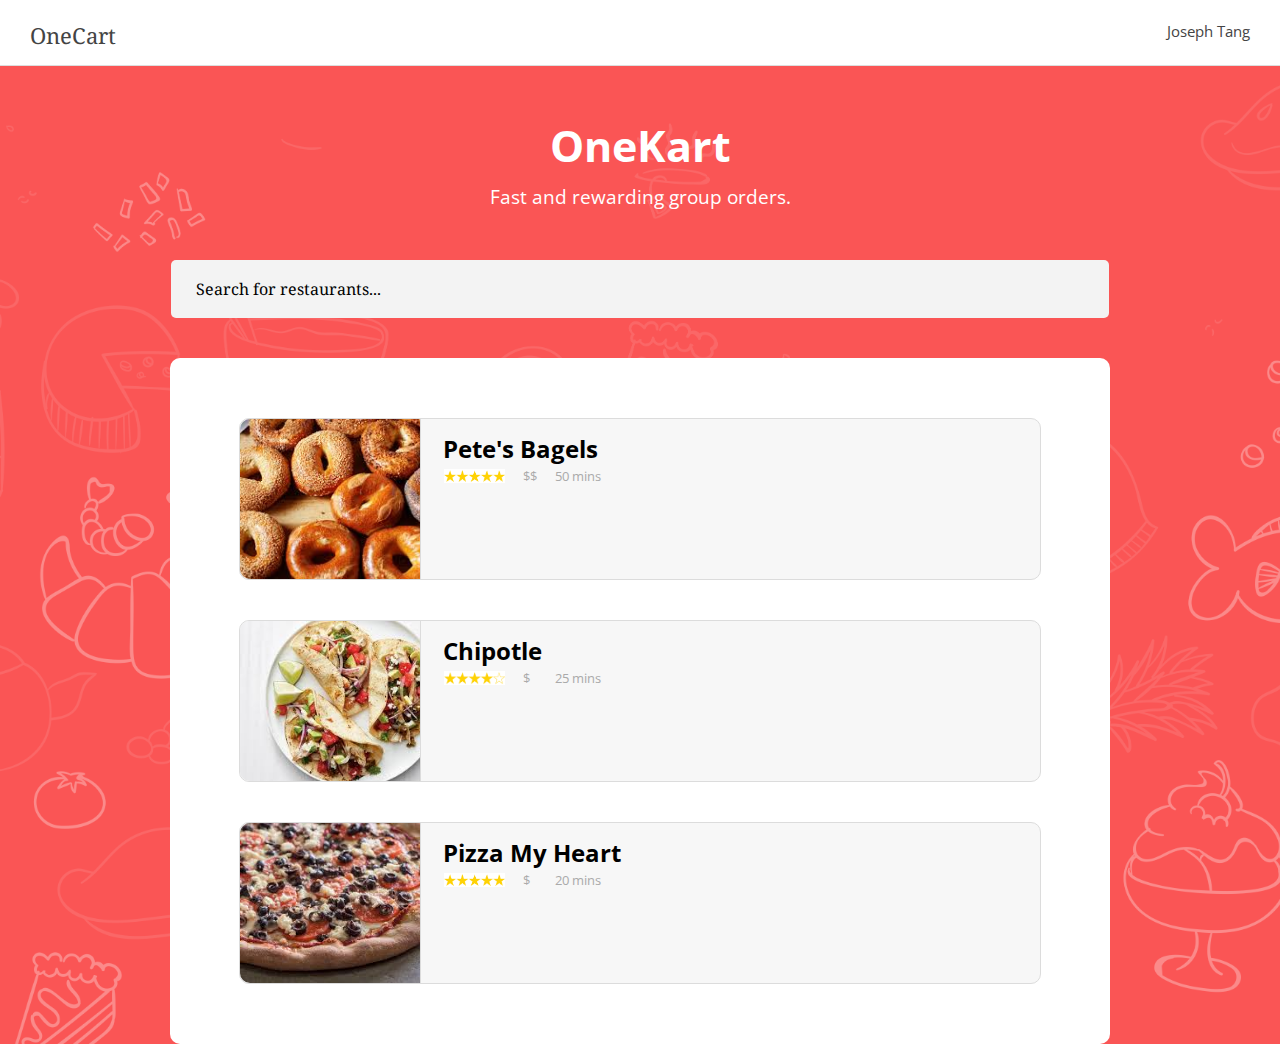
==== ui/index.html @ 68528153 "Add images" ====
<!DOCTYPE html>
<html lang="en">
<head>
    <meta charset="UTF-8">
    <title>OneCart</title>
    <link href="https://fonts.googleapis.com/css?family=Droid+Serif|Open+Sans:400,700,800" rel="stylesheet">
    <link rel="stylesheet" href="style.css" media="all">
</head>
<body>
    <div class="header">
        <div class="title">OneCart</div>
        <div class="user">Joseph Tang</div>
    </div>
    <div class="container main">
        <div class="hero-title">OneKart</div>
        <div class="hero-subtitle">Fast and rewarding group orders.</div>
        <div class="search-bar">Search for restaurants...</div>
        <!-- (div.outlet-card > (.image + .title + .price + .time + .body))*3 -->
        <div class="container outlet">
            <div class="outlet-card">
                <div class="image bagel"></div>
                <div class="title">Pete's Bagels</div>
                <div class="stars five"></div>
                <div class="price subtitle">$$</div>
                <div class="time subtitle">50 mins</div>
                <div class="body"></div>
            </div>
            <div class="outlet-card">
                <div class="image taco"></div>
                <div class="title">Chipotle</div>
                <div class="stars four"></div>
                <div class="price subtitle">$</div>
                <div class="time subtitle">25 mins</div>
                <div class="body"></div>
            </div>
            <div class="outlet-card">
                <div class="image pizza"></div>
                <div class="title">Pizza My Heart</div>
                <div class="stars five"></div>
                <div class="price subtitle">$</div>
                <div class="time subtitle">20 mins</div>
                <div class="body"></div>
            </div>
        </div>
    </div>
</body>
</html>
---- ui/style.css ----
body {
    margin: 0px;
    font-family: 'Open Sans', sans-serif;
}
.header {
    font-family: 'Droid Serif', serif;
    height: 65px;
    width: 100%;
    margin: 0px;
    font-size: 22px;
    color: #444;
    border-bottom: 1px solid #ddd;
}
.title {
    padding: 20px 30px;
    float: left;
}

.hero-title {
    color: white;
    width: 100%;
    text-align: center;
    font-size: 43px;
    padding-bottom: 9px;
    font-weight: 700;
}
.hero-subtitle {
    color: white;
    width: 100%;
    text-align: center;
    font-size: 19px;
    padding-bottom: 50px;
}
.user {
    padding: 21px 30px;
    float: right;
    font-size: 15px;
    font-family: 'Open Sans', sans-serif;
}

.container.main {
    padding-top: 50px;
    background-image: url("../images/background.png");
    background-size: cover;
}

.container.outlet {
    width: 900px;
    margin: 0 auto;
    background-color: white;
    padding: 20px;
    border-radius: 10px;
}
.search-bar {
    padding: 18px 25px;
    width: 888px;
    margin: 0 auto;
    background-color: #f3f3f3;
    border-radius: 5px;
    font-family: 'Droid Serif', serif;
    margin-bottom: 40px;
}
.outlet-card {
    width: 800px;
    height: 160px;
    background-color: #f7f7f7;
    border: 1px solid #dcdcdc;
    margin: 0 auto;
    margin-top: 40px;
    margin-bottom: 40px;
    border-radius: 10px;
    position: relative;
}
.outlet-card .image {
    position: absolute;
    top: 0;
    left: 0;
    background-color: #f1f1f1;
    height: 100%;
    width: 180px;
    border-bottom-left-radius: 10px;
    border-top-left-radius: 10px;
    border-right: 1px solid #dcdcdc;
}
.outlet-card .title {
    position: absolute;
    padding: 0;
    top: 13px;
    left: 203px;
    font-size: 24px;
    font-family: 'Open Sans', sans-serif;
    font-weight: 700;
}
.outlet-card .price {
    position: absolute;
        padding: 0;
            top: 48px;
                left: 283px;
                    color: #aaa;
}
.outlet-card .time {
        position: absolute;
            padding: 0;
                top: 48px;
                    left: 315px;
                        color: #aaa;
}
.outlet-card .subtitle {
    font-size: 13px;
    font-family: 'Open Sans', sans-serif;
}
.outlet-card .stars {
        position: absolute;
            top: 50px;
                left: 204px;
                    height: 14px;
                        width: 61px;
                            background-size: cover;

}
.outlet-card .stars.four {
    background-image: url("../images/four-stars.png");
}
.outlet-card .stars.five {
    background-image: url("../images/five-stars.png");
}
.image.bagel { 
    background-image: url("../images/food/bagel.jpeg"); 
    background-repeat: no-repeat;
    background-size: cover;
}
.image.taco { 
    background-image: url("../images/food/taco.jpeg"); 
    background-repeat: no-repeat;
    background-size: cover;
}
.image.pizza { 
    background-image: url("../images/food/pizza.jpeg"); 
    background-repeat: no-repeat;
    background-size: cover;
}
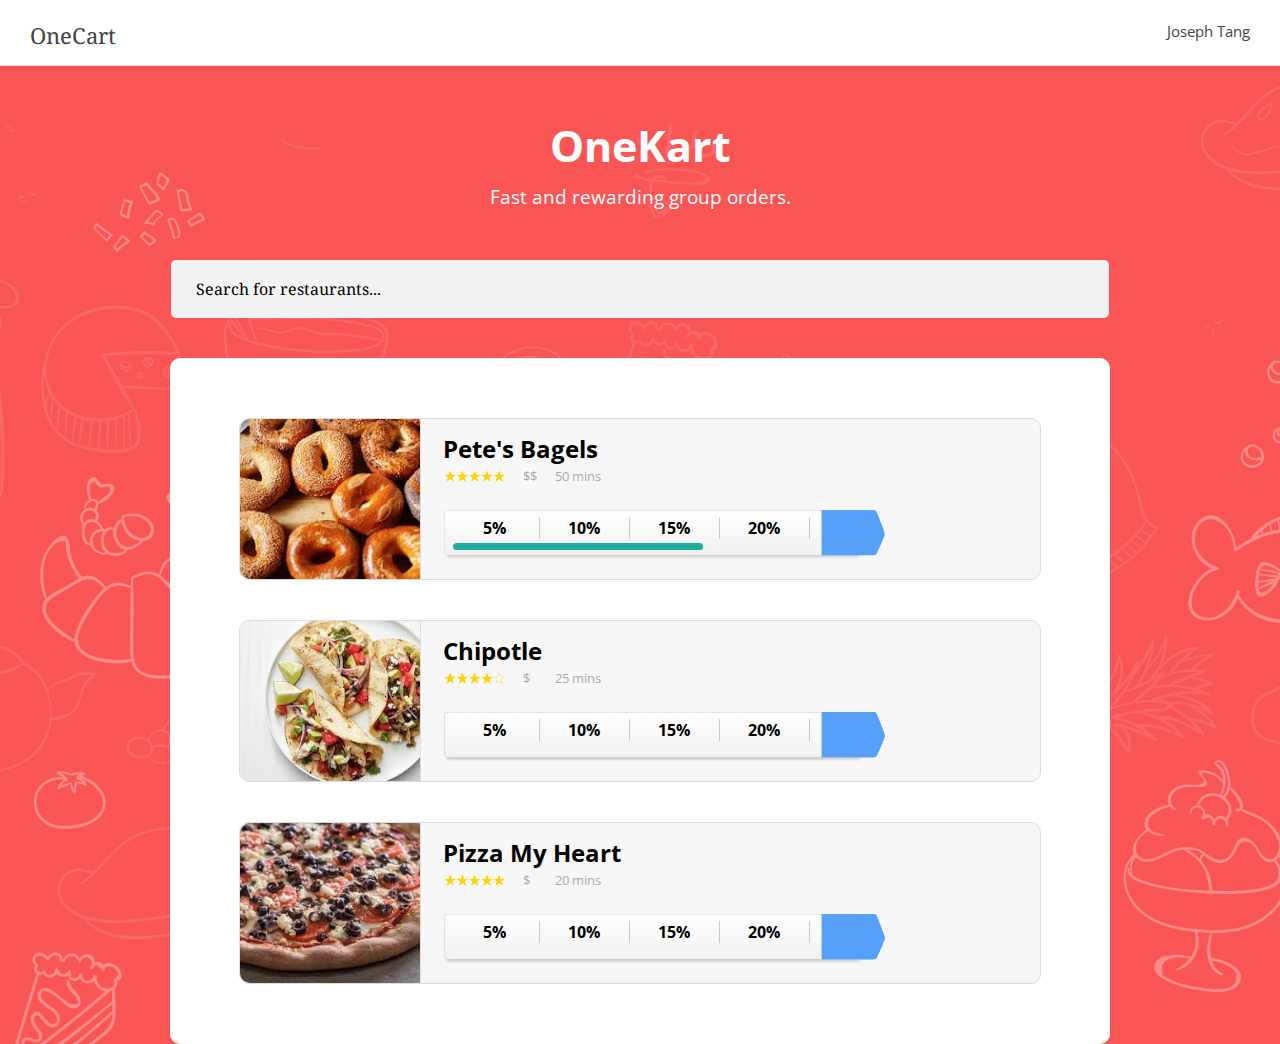
==== commit cd2af949: "Add progress bar" ====
--- a/ui/index.html
+++ b/ui/index.html
@@ -23,6 +23,14 @@
                 <div class="stars five"></div>
                 <div class="price subtitle">$$</div>
                 <div class="time subtitle">50 mins</div>
+                <div class="discount-bar">
+                    <div class="discount-text">5%</div>
+                    <div class="discount-text">10%</div>
+                    <div class="discount-text">15%</div>
+                    <div class="discount-text">20%</div>
+                </div>
+                <div class="discount-progress"></div>
+                <div class="cart-icon"></div>
                 <div class="body"></div>
             </div>
             <div class="outlet-card">
@@ -31,7 +39,14 @@
                 <div class="stars four"></div>
                 <div class="price subtitle">$</div>
                 <div class="time subtitle">25 mins</div>
+                <div class="discount-bar"> </div>
                 <div class="body"></div>
+                <div class="discount-bar">
+                    <div class="discount-text">5%</div>
+                    <div class="discount-text">10%</div>
+                    <div class="discount-text">15%</div>
+                    <div class="discount-text">20%</div>
+                </div>
             </div>
             <div class="outlet-card">
                 <div class="image pizza"></div>
@@ -39,7 +54,14 @@
                 <div class="stars five"></div>
                 <div class="price subtitle">$</div>
                 <div class="time subtitle">20 mins</div>
+                <div class="discount-bar"> </div>
                 <div class="body"></div>
+                <div class="discount-bar">
+                    <div class="discount-text">5%</div>
+                    <div class="discount-text">10%</div>
+                    <div class="discount-text">15%</div>
+                    <div class="discount-text">20%</div>
+                </div>
             </div>
         </div>
     </div>
--- a/ui/style.css
+++ b/ui/style.css
@@ -93,29 +93,29 @@
 }
 .outlet-card .price {
     position: absolute;
-        padding: 0;
-            top: 48px;
-                left: 283px;
-                    color: #aaa;
+    padding: 0;
+    top: 48px;
+    left: 283px;
+    color: #aaa;
 }
 .outlet-card .time {
-        position: absolute;
-            padding: 0;
-                top: 48px;
-                    left: 315px;
-                        color: #aaa;
+    position: absolute;
+    padding: 0;
+    top: 48px;
+    left: 315px;
+    color: #aaa;
 }
 .outlet-card .subtitle {
     font-size: 13px;
     font-family: 'Open Sans', sans-serif;
 }
 .outlet-card .stars {
-        position: absolute;
-            top: 50px;
-                left: 204px;
-                    height: 14px;
-                        width: 61px;
-                            background-size: cover;
+    position: absolute;
+    top: 50px;
+    left: 204px;
+    height: 14px;
+    width: 61px;
+    background-size: cover;
 
 }
 .outlet-card .stars.four {
@@ -139,3 +139,41 @@
     background-repeat: no-repeat;
     background-size: cover;
 }
+
+.discount-bar {
+    background-image: url(../images/img_discount_status.png);
+    position: absolute;
+    top: 90px;
+    left: 204px;
+    width: 441px;
+    height: 51px;
+    background-size: cover;
+}
+.discount-text {
+    position: absolute;
+    text-align: center;
+    top: 8px;
+    font-weight: 700;
+    border-right: 1px solid #cacaca;
+    width: 90px;
+
+}
+.discount-text:nth-child(1) { left: 5px; }
+.discount-text:nth-child(2) { left: 95px; }
+.discount-text:nth-child(3) { left: 185px; }
+.discount-text:nth-child(4) { left: 275px; }
+
+.discount-progress {
+    height: 7px;
+    border-radius: 7px;
+    width: 250px;
+    top: 124px;
+    left: 213px;
+    position: absolute;
+    background-color: #1CAE9A;
+}
+
+
+.cart-icon {
+
+}
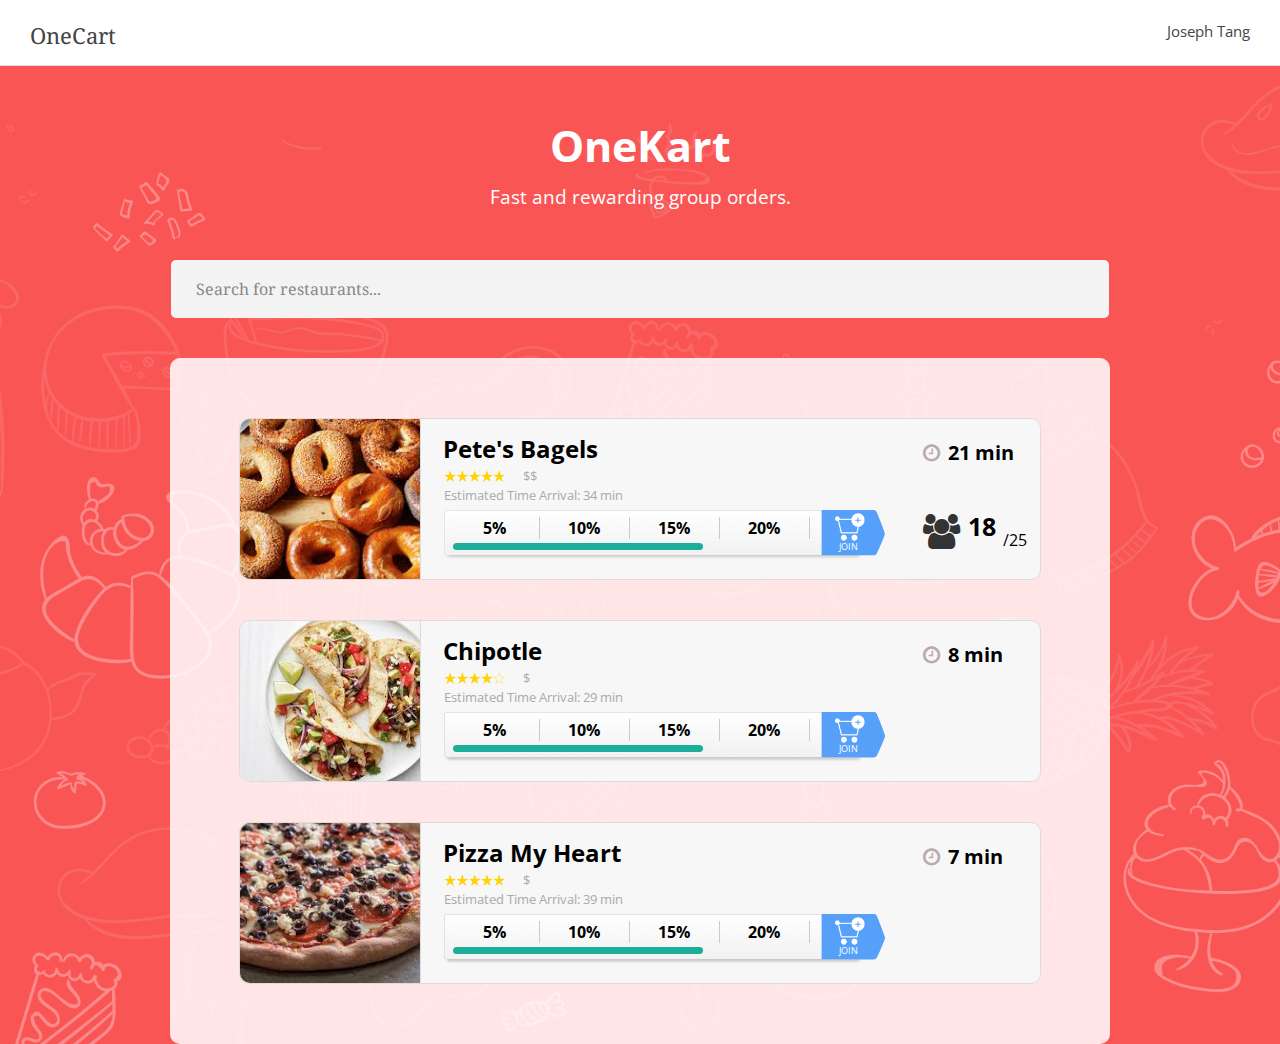
==== commit 49c6349d: "ui shiz" ====
--- a/ui/index.html
+++ b/ui/index.html
@@ -1,69 +1,85 @@
 <!DOCTYPE html>
 <html lang="en">
-<head>
-    <meta charset="UTF-8">
-    <title>OneCart</title>
-    <link href="https://fonts.googleapis.com/css?family=Droid+Serif|Open+Sans:400,700,800" rel="stylesheet">
-    <link rel="stylesheet" href="style.css" media="all">
-</head>
-<body>
-    <div class="header">
-        <div class="title">OneCart</div>
-        <div class="user">Joseph Tang</div>
-    </div>
-    <div class="container main">
-        <div class="hero-title">OneKart</div>
-        <div class="hero-subtitle">Fast and rewarding group orders.</div>
-        <div class="search-bar">Search for restaurants...</div>
-        <!-- (div.outlet-card > (.image + .title + .price + .time + .body))*3 -->
-        <div class="container outlet">
-            <div class="outlet-card">
-                <div class="image bagel"></div>
-                <div class="title">Pete's Bagels</div>
-                <div class="stars five"></div>
-                <div class="price subtitle">$$</div>
-                <div class="time subtitle">50 mins</div>
-                <div class="discount-bar">
-                    <div class="discount-text">5%</div>
-                    <div class="discount-text">10%</div>
-                    <div class="discount-text">15%</div>
-                    <div class="discount-text">20%</div>
+    <head>
+        <meta charset="UTF-8">
+        <title>OneCart</title>
+        <link href="https://fonts.googleapis.com/css?family=Droid+Serif|Open+Sans:400,700,800" rel="stylesheet">
+        <link rel="stylesheet" href="style.css" media="all">
+        <link rel="stylesheet" href="https://cdnjs.cloudflare.com/ajax/libs/font-awesome/4.7.0/css/font-awesome.min.css">
+    </head>
+    <body>
+        <div class="header">
+            <div class="title">OneCart</div>
+            <div class="user">Joseph Tang</div>
+        </div>
+        <div class="container main">
+            <div class="hero-title">OneKart</div>
+            <div class="hero-subtitle">Fast and rewarding group orders.</div>
+            <div class="search-bar">Search for restaurants...</div>
+            <!-- (div.outlet-card > (.image + .title + .price + .time + .body))*3 -->
+            <div class="container outlet">
+                <div class="outlet-card">
+                    <div class="image bagel"></div>
+                    <div class="title">Pete's Bagels</div>
+                    <div class="stars five"></div>
+                    <div class="price subtitle">$$</div>
+                    <div class="eta subtitle">Estimated Time Arrival: 34 min</div>
+                    <div class="discount-bar">
+                        <div class="discount-text">5%</div>
+                        <div class="discount-text">10%</div>
+                        <div class="discount-text">15%</div>
+                        <div class="discount-text">20%</div>
+                    </div>
+                    <div class="discount-progress"></div>
+                    <div class="cart-icon"></div>
+                    <div class="party-info">
+                        <div class="party-current">18</div>
+                        <div class="party-max">/25</div>
+                        <i class="fa fa-users" aria-hidden="true"></i>
+                    </div>
+                    <div class="cart-text">JOIN</div>
+                    <div class="deadline"><i class="fa fa-clock-o" aria-hidden="true"></i>21 min</div>
+                    <div class="body"></div>
                 </div>
-                <div class="discount-progress"></div>
-                <div class="cart-icon"></div>
-                <div class="body"></div>
-            </div>
-            <div class="outlet-card">
-                <div class="image taco"></div>
-                <div class="title">Chipotle</div>
-                <div class="stars four"></div>
-                <div class="price subtitle">$</div>
-                <div class="time subtitle">25 mins</div>
-                <div class="discount-bar"> </div>
-                <div class="body"></div>
-                <div class="discount-bar">
-                    <div class="discount-text">5%</div>
-                    <div class="discount-text">10%</div>
-                    <div class="discount-text">15%</div>
-                    <div class="discount-text">20%</div>
+                <div class="outlet-card">
+                    <div class="image taco"></div>
+                    <div class="title">Chipotle</div>
+                    <div class="stars four"></div>
+                    <div class="price subtitle">$</div>
+                    <div class="eta subtitle">Estimated Time Arrival: 29 min</div>
+                    <div class="discount-bar"> </div>
+                    <div class="body"></div>
+                    <div class="discount-bar">
+                        <div class="discount-text">5%</div>
+                        <div class="discount-text">10%</div>
+                        <div class="discount-text">15%</div>
+                        <div class="discount-text">20%</div>
+                    </div>
+                    <div class="discount-progress"></div>
+                    <div class="cart-icon"></div>
+                    <div class="cart-text">JOIN</div>
+                    <div class="deadline"><i class="fa fa-clock-o" aria-hidden="true"></i>8 min</div>
                 </div>
-            </div>
-            <div class="outlet-card">
-                <div class="image pizza"></div>
-                <div class="title">Pizza My Heart</div>
-                <div class="stars five"></div>
-                <div class="price subtitle">$</div>
-                <div class="time subtitle">20 mins</div>
-                <div class="discount-bar"> </div>
-                <div class="body"></div>
-                <div class="discount-bar">
-                    <div class="discount-text">5%</div>
-                    <div class="discount-text">10%</div>
-                    <div class="discount-text">15%</div>
-                    <div class="discount-text">20%</div>
+                <div class="outlet-card">
+                    <div class="image pizza"></div>
+                    <div class="title">Pizza My Heart</div>
+                    <div class="stars five"></div>
+                    <div class="price subtitle">$</div>
+                    <div class="eta subtitle">Estimated Time Arrival: 39 min</div>
+                    <div class="discount-bar"> </div>
+                    <div class="body"></div>
+                    <div class="discount-bar">
+                        <div class="discount-text">5%</div>
+                        <div class="discount-text">10%</div>
+                        <div class="discount-text">15%</div>
+                        <div class="discount-text">20%</div>
+                    </div>
+                    <div class="discount-progress"></div>
+                    <div class="cart-icon"></div>
+                    <div class="cart-text">JOIN</div>
+                    <div class="deadline"><i class="fa fa-clock-o" aria-hidden="true"></i>7 min</div>
                 </div>
             </div>
         </div>
-    </div>
-</body>
+    </body>
 </html>
--- a/ui/style.css
+++ b/ui/style.css
@@ -47,7 +47,7 @@
 .container.outlet {
     width: 900px;
     margin: 0 auto;
-    background-color: white;
+    background-color: rgba(255, 255, 255, 0.85);
     padding: 20px;
     border-radius: 10px;
 }
@@ -59,6 +59,7 @@
     border-radius: 5px;
     font-family: 'Droid Serif', serif;
     margin-bottom: 40px;
+    color: #888
 }
 .outlet-card {
     width: 800px;
@@ -71,6 +72,34 @@
     border-radius: 10px;
     position: relative;
 }
+
+.outlet-card .party-info {
+    position: absolute;
+    height: 100px;
+    width: 100px;
+    top: 50px;
+    left: 683px;
+}
+.outlet-card .party-info .party-current {
+    position: absolute;
+    top: 40px;
+    left: 45px;
+    font-size: 25px;
+    font-weight: bold;
+}
+
+.outlet-card .party-info .party-max {
+    position: absolute;
+    top: 60px;
+    left: 80px;
+}
+
+.outlet-card .party-info .fa.fa-users {
+    position: absolute;
+    font-size: 35px;
+    color: #333;
+    top: 45px;
+}
 .outlet-card .image {
     position: absolute;
     top: 0;
@@ -98,11 +127,11 @@
     left: 283px;
     color: #aaa;
 }
-.outlet-card .time {
+.outlet-card .eta {
     position: absolute;
     padding: 0;
-    top: 48px;
-    left: 315px;
+    top: 67px;
+    left: 204px;
     color: #aaa;
 }
 .outlet-card .subtitle {
@@ -117,6 +146,21 @@
     width: 61px;
     background-size: cover;
 
+}
+
+.outlet-card .deadline {
+    position: absolute;
+    top: 20px;
+    left: 683px;
+    height: 30px;
+    width: 120px;
+    font-size: 20px;
+    font-weight: 700;
+}
+
+.outlet-card .fa.fa-clock-o {
+    padding-right: 8px; 
+    color: #baa 
 }
 .outlet-card .stars.four {
     background-image: url("../images/four-stars.png");
@@ -175,5 +219,21 @@
 
 
 .cart-icon {
-
-}
+    background-image: url(../images/icon_join_cart.png);
+    background-size: cover;
+    height: 28px;
+    width: 30px;
+    top: 94px;
+    left: 595px;
+    position: absolute;
+}
+.cart-text {
+    color: white;
+    font-size: 9px;
+    height: 28px;
+    width: 30px;
+    top: 121px;
+    left: 599px;
+    position: absolute;
+
+}
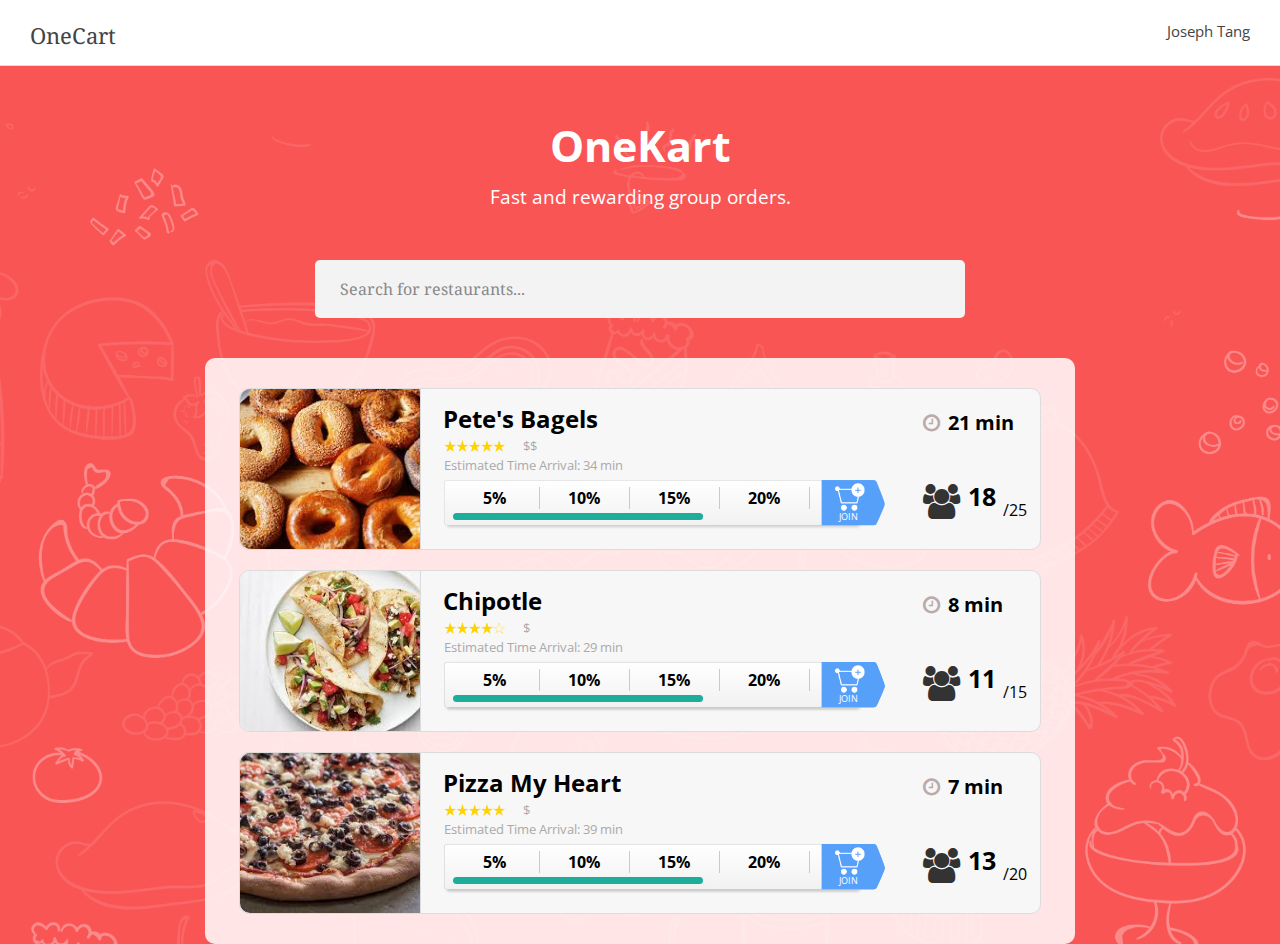
==== commit a8aea87c: "moar ui shit omg taco be;;" ====
--- a/ui/index.html
+++ b/ui/index.html
@@ -42,6 +42,11 @@
                     <div class="body"></div>
                 </div>
                 <div class="outlet-card">
+                     <div class="party-info">
+                        <div class="party-current">11</div>
+                        <div class="party-max">/15</div>
+                        <i class="fa fa-users" aria-hidden="true"></i>
+                    </div>
                     <div class="image taco"></div>
                     <div class="title">Chipotle</div>
                     <div class="stars four"></div>
@@ -67,12 +72,17 @@
                     <div class="price subtitle">$</div>
                     <div class="eta subtitle">Estimated Time Arrival: 39 min</div>
                     <div class="discount-bar"> </div>
-                    <div class="body"></div>
+                    <div class="body"></div>1
                     <div class="discount-bar">
                         <div class="discount-text">5%</div>
                         <div class="discount-text">10%</div>
                         <div class="discount-text">15%</div>
                         <div class="discount-text">20%</div>
+                    </div>
+                     <div class="party-info">
+                        <div class="party-current">13</div>
+                        <div class="party-max">/20</div>
+                        <i class="fa fa-users" aria-hidden="true"></i>
                     </div>
                     <div class="discount-progress"></div>
                     <div class="cart-icon"></div>
--- a/ui/style.css
+++ b/ui/style.css
@@ -44,22 +44,23 @@
     background-size: cover;
 }
 
+
 .container.outlet {
-    width: 900px;
+    width: 850px;
     margin: 0 auto;
     background-color: rgba(255, 255, 255, 0.85);
-    padding: 20px;
+    padding: 10px;
     border-radius: 10px;
 }
 .search-bar {
     padding: 18px 25px;
-    width: 888px;
+    width: 600px;
     margin: 0 auto;
     background-color: #f3f3f3;
     border-radius: 5px;
     font-family: 'Droid Serif', serif;
     margin-bottom: 40px;
-    color: #888
+    color: #888;
 }
 .outlet-card {
     width: 800px;
@@ -67,8 +68,8 @@
     background-color: #f7f7f7;
     border: 1px solid #dcdcdc;
     margin: 0 auto;
-    margin-top: 40px;
-    margin-bottom: 40px;
+    margin-top: 20px;
+    margin-bottom: 20px;
     border-radius: 10px;
     position: relative;
 }
@@ -217,7 +218,6 @@
     background-color: #1CAE9A;
 }
 
-
 .cart-icon {
     background-image: url(../images/icon_join_cart.png);
     background-size: cover;
@@ -235,5 +235,4 @@
     top: 121px;
     left: 599px;
     position: absolute;
-
-}
+}
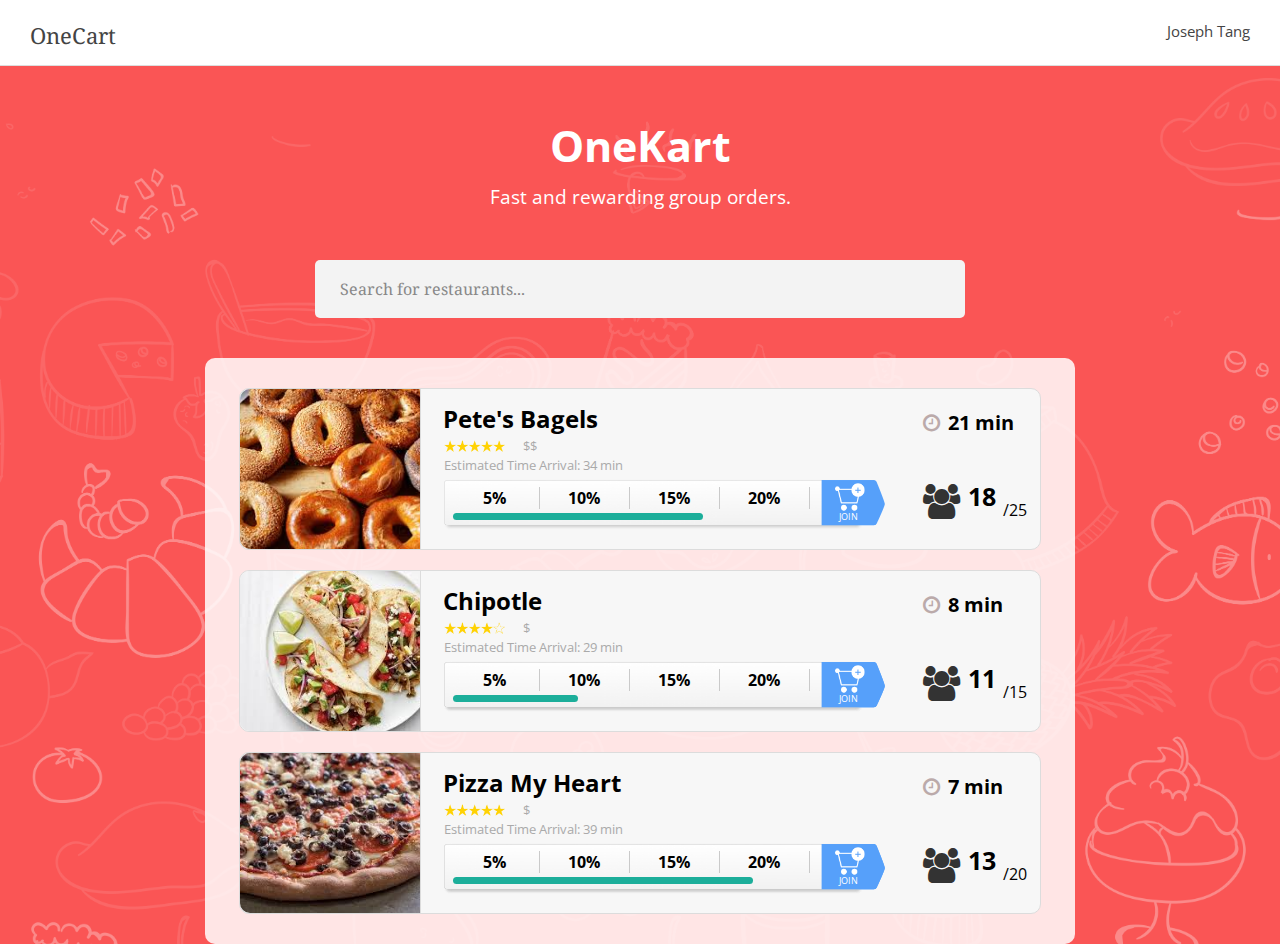
==== commit 6833ddf1: "diff progress" ====
--- a/ui/index.html
+++ b/ui/index.html
@@ -30,7 +30,7 @@
                         <div class="discount-text">15%</div>
                         <div class="discount-text">20%</div>
                     </div>
-                    <div class="discount-progress"></div>
+                    <div class="discount-progress-1"></div>
                     <div class="cart-icon"></div>
                     <div class="party-info">
                         <div class="party-current">18</div>
@@ -42,7 +42,7 @@
                     <div class="body"></div>
                 </div>
                 <div class="outlet-card">
-                     <div class="party-info">
+                    <div class="party-info">
                         <div class="party-current">11</div>
                         <div class="party-max">/15</div>
                         <i class="fa fa-users" aria-hidden="true"></i>
@@ -60,7 +60,7 @@
                         <div class="discount-text">15%</div>
                         <div class="discount-text">20%</div>
                     </div>
-                    <div class="discount-progress"></div>
+                    <div class="discount-progress-2"></div>
                     <div class="cart-icon"></div>
                     <div class="cart-text">JOIN</div>
                     <div class="deadline"><i class="fa fa-clock-o" aria-hidden="true"></i>8 min</div>
@@ -79,12 +79,12 @@
                         <div class="discount-text">15%</div>
                         <div class="discount-text">20%</div>
                     </div>
-                     <div class="party-info">
+                    <div class="party-info">
                         <div class="party-current">13</div>
                         <div class="party-max">/20</div>
                         <i class="fa fa-users" aria-hidden="true"></i>
                     </div>
-                    <div class="discount-progress"></div>
+                    <div class="discount-progress-3"></div>
                     <div class="cart-icon"></div>
                     <div class="cart-text">JOIN</div>
                     <div class="deadline"><i class="fa fa-clock-o" aria-hidden="true"></i>7 min</div>
--- a/ui/style.css
+++ b/ui/style.css
@@ -208,7 +208,7 @@
 .discount-text:nth-child(3) { left: 185px; }
 .discount-text:nth-child(4) { left: 275px; }
 
-.discount-progress {
+.discount-progress-1 {
     height: 7px;
     border-radius: 7px;
     width: 250px;
@@ -218,6 +218,24 @@
     background-color: #1CAE9A;
 }
 
+.discount-progress-2 {
+    height: 7px;
+    border-radius: 7px;
+    width: 125px;
+    top: 124px;
+    left: 213px;
+    position: absolute;
+    background-color: #1CAE9A;
+}
+.discount-progress-3 {
+    height: 7px;
+    border-radius: 7px;
+    width: 300px;
+    top: 124px;
+    left: 213px;
+    position: absolute;
+    background-color: #1CAE9A;
+}
 .cart-icon {
     background-image: url(../images/icon_join_cart.png);
     background-size: cover;
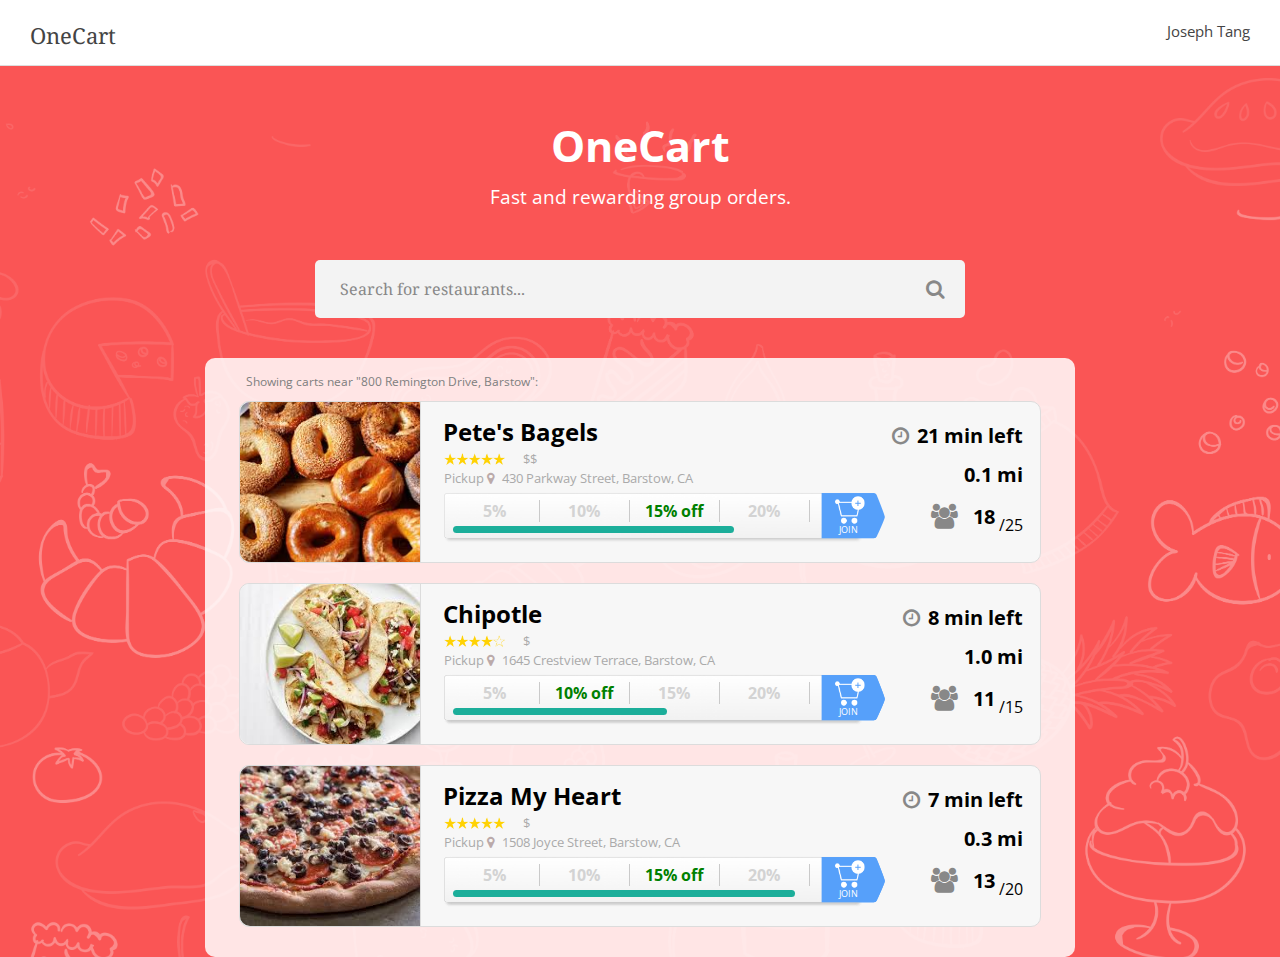
==== commit 82cbb846: "add filter stuff" ====
--- a/ui/index.html
+++ b/ui/index.html
@@ -13,32 +13,36 @@
             <div class="user">Joseph Tang</div>
         </div>
         <div class="container main">
-            <div class="hero-title">OneKart</div>
+            <div class="hero-title">OneCart</div>
             <div class="hero-subtitle">Fast and rewarding group orders.</div>
-            <div class="search-bar">Search for restaurants...</div>
+            <div class="search-bar">Search for restaurants...
+                <i class="fa fa-search" aria-hidden="true"></i>
+            </div>
             <!-- (div.outlet-card > (.image + .title + .price + .time + .body))*3 -->
             <div class="container outlet">
+                <div class="filter">Showing carts near "800 Remington Drive, Barstow":</div>
                 <div class="outlet-card">
                     <div class="image bagel"></div>
                     <div class="title">Pete's Bagels</div>
                     <div class="stars five"></div>
                     <div class="price subtitle">$$</div>
-                    <div class="eta subtitle">Estimated Time Arrival: 34 min</div>
+                    <div class="location subtitle">Pickup <i class="fa fa-map-marker" aria-hidden="true"></i>430 Parkway Street, Barstow, CA</div>
                     <div class="discount-bar">
-                        <div class="discount-text">5%</div>
-                        <div class="discount-text">10%</div>
-                        <div class="discount-text">15%</div>
-                        <div class="discount-text">20%</div>
+                        <div class="discount-text" style="color: lightgrey">5%</div>
+                        <div class="discount-text" style="color: lightgrey">10%</div>
+                        <div class="discount-text" style="color: green">15% off</div>
+                        <div class="discount-text" style="color: lightgrey">20%</div>
                     </div>
                     <div class="discount-progress-1"></div>
                     <div class="cart-icon"></div>
+                    <div class="dist-from-you"><div class="dist-from-you-icon"></div>0.1 mi</div>
                     <div class="party-info">
                         <div class="party-current">18</div>
                         <div class="party-max">/25</div>
                         <i class="fa fa-users" aria-hidden="true"></i>
                     </div>
                     <div class="cart-text">JOIN</div>
-                    <div class="deadline"><i class="fa fa-clock-o" aria-hidden="true"></i>21 min</div>
+                    <div class="deadline"><i class="fa fa-clock-o" aria-hidden="true"></i>21 min left</div>
                     <div class="body"></div>
                 </div>
                 <div class="outlet-card">
@@ -51,33 +55,36 @@
                     <div class="title">Chipotle</div>
                     <div class="stars four"></div>
                     <div class="price subtitle">$</div>
-                    <div class="eta subtitle">Estimated Time Arrival: 29 min</div>
+                    <div class="location subtitle">Pickup <i class="fa fa-map-marker" aria-hidden="true"></i>1645 Crestview Terrace, Barstow, CA</div>
                     <div class="discount-bar"> </div>
                     <div class="body"></div>
+
+                    <div class="dist-from-you"><div class="dist-from-you-icon"></div>1.0 mi</div>
                     <div class="discount-bar">
-                        <div class="discount-text">5%</div>
-                        <div class="discount-text">10%</div>
-                        <div class="discount-text">15%</div>
-                        <div class="discount-text">20%</div>
+                        <div class="discount-text" style="color: lightgrey">5%</div>
+                        <div class="discount-text" style="color: green">10% off</div>
+                        <div class="discount-text" style="color: lightgrey">15%</div>
+                        <div class="discount-text" style="color: lightgrey">20%</div>
                     </div>
                     <div class="discount-progress-2"></div>
                     <div class="cart-icon"></div>
                     <div class="cart-text">JOIN</div>
-                    <div class="deadline"><i class="fa fa-clock-o" aria-hidden="true"></i>8 min</div>
+                    <div class="deadline"><i class="fa fa-clock-o" aria-hidden="true"></i>8 min left</div>
                 </div>
                 <div class="outlet-card">
                     <div class="image pizza"></div>
                     <div class="title">Pizza My Heart</div>
                     <div class="stars five"></div>
                     <div class="price subtitle">$</div>
-                    <div class="eta subtitle">Estimated Time Arrival: 39 min</div>
+                    <div class="location subtitle">Pickup <i class="fa fa-map-marker" aria-hidden="true"></i>1508 Joyce Street, Barstow, CA</div>
                     <div class="discount-bar"> </div>
-                    <div class="body"></div>1
+                    <div class="body"></div>
+                    <div class="dist-from-you"><div class="dist-from-you-icon"></div>0.3 mi</div>
                     <div class="discount-bar">
-                        <div class="discount-text">5%</div>
-                        <div class="discount-text">10%</div>
-                        <div class="discount-text">15%</div>
-                        <div class="discount-text">20%</div>
+                        <div class="discount-text" style="color: lightgrey">5%</div>
+                        <div class="discount-text" style="color: lightgrey">10%</div>
+                        <div class="discount-text" style="color: green">15% off</div>
+                        <div class="discount-text" style="color: lightgrey">20%</div>
                     </div>
                     <div class="party-info">
                         <div class="party-current">13</div>
@@ -85,9 +92,11 @@
                         <i class="fa fa-users" aria-hidden="true"></i>
                     </div>
                     <div class="discount-progress-3"></div>
-                    <div class="cart-icon"></div>
+                    <a href="order.html">
+                        <div class="cart-icon"></div>
+                    </a>
                     <div class="cart-text">JOIN</div>
-                    <div class="deadline"><i class="fa fa-clock-o" aria-hidden="true"></i>7 min</div>
+                    <div class="deadline"><i class="fa fa-clock-o" aria-hidden="true"></i>7 min left</div>
                 </div>
             </div>
         </div>
--- a/ui/style.css
+++ b/ui/style.css
@@ -2,6 +2,7 @@
     margin: 0px;
     font-family: 'Open Sans', sans-serif;
 }
+
 .header {
     font-family: 'Droid Serif', serif;
     height: 65px;
@@ -11,6 +12,7 @@
     color: #444;
     border-bottom: 1px solid #ddd;
 }
+
 .title {
     padding: 20px 30px;
     float: left;
@@ -24,6 +26,7 @@
     padding-bottom: 9px;
     font-weight: 700;
 }
+
 .hero-subtitle {
     color: white;
     width: 100%;
@@ -31,6 +34,7 @@
     font-size: 19px;
     padding-bottom: 50px;
 }
+
 .user {
     padding: 21px 30px;
     float: right;
@@ -50,9 +54,19 @@
     margin: 0 auto;
     background-color: rgba(255, 255, 255, 0.85);
     padding: 10px;
+    padding-top: 15px;
     border-radius: 10px;
 }
+.filter {
+    width: 788px;
+    height: auto;
+    margin: 0 auto;
+    position: relative;
+    color: grey;
+    font-size: 12px;
+}
 .search-bar {
+    position: relative;
     padding: 18px 25px;
     width: 600px;
     margin: 0 auto;
@@ -62,44 +76,76 @@
     margin-bottom: 40px;
     color: #888;
 }
+
+.search-bar .fa.fa-search {
+    position: absolute;
+    top: 50%;
+    right: 20px;
+    transform: translateY(-50%);
+    font-size: 20px;
+}
 .outlet-card {
     width: 800px;
     height: 160px;
     background-color: #f7f7f7;
     border: 1px solid #dcdcdc;
     margin: 0 auto;
-    margin-top: 20px;
+    margin-top: 11px;
     margin-bottom: 20px;
     border-radius: 10px;
     position: relative;
 }
-
 .outlet-card .party-info {
     position: absolute;
-    height: 100px;
-    width: 100px;
-    top: 50px;
-    left: 683px;
+    height: 60px;
+    width: 120px;
+    top: 84px;
+    right: 17px;
+    text-align: right;
 }
 .outlet-card .party-info .party-current {
     position: absolute;
-    top: 40px;
-    left: 45px;
+    top: 50%;
+    right: 28px;
+    font-size: 20px;
+    font-weight: bold;
+    transform: translateY(-50%);
+}
+
+.outlet-card .party-info .party-max {
+    position: absolute;
+    top: 28px;
+    right: 0px;
+}
+.outlet-card .dist-from-you {
+    position: absolute;
+    top: 59px;
+    right: 17px;
+    height: auto;
+    width: auto;
+    text-align: right;
+    font-size: 20px;
+    font-weight: bold;
+}
+.outlet-card .dist-from-you-icon {
+    position: absolute;
+    background-image: url(../images/distance_from_you.png);
+    background-size: contain;
+    height: 25px;
+    width: 25px;
+    top: 50%;
+    left: -33px;
+    transform: translateY(-50%);
+    background-repeat: no-repeat;
+    opacity: 0.5;
+}
+.outlet-card .party-info .fa.fa-users {
+    position: absolute;
     font-size: 25px;
-    font-weight: bold;
-}
-
-.outlet-card .party-info .party-max {
-    position: absolute;
-    top: 60px;
-    left: 80px;
-}
-
-.outlet-card .party-info .fa.fa-users {
-    position: absolute;
-    font-size: 35px;
-    color: #333;
-    top: 45px;
+    color: #888;
+    top: 50%;
+    transform: translateY(-50%);
+    right: 65px;
 }
 .outlet-card .image {
     position: absolute;
@@ -128,17 +174,19 @@
     left: 283px;
     color: #aaa;
 }
-.outlet-card .eta {
+.outlet-card .location {
     position: absolute;
     padding: 0;
     top: 67px;
     left: 204px;
     color: #aaa;
 }
+
 .outlet-card .subtitle {
     font-size: 13px;
     font-family: 'Open Sans', sans-serif;
 }
+
 .outlet-card .stars {
     position: absolute;
     top: 50px;
@@ -152,22 +200,26 @@
 .outlet-card .deadline {
     position: absolute;
     top: 20px;
-    left: 683px;
+    right: 17px;
     height: 30px;
-    width: 120px;
+    width: 140px;
     font-size: 20px;
     font-weight: 700;
-}
-
+    text-align: right;
+}
 .outlet-card .fa.fa-clock-o {
     padding-right: 8px; 
-    color: #baa 
+    color: #888;
 }
 .outlet-card .stars.four {
     background-image: url("../images/four-stars.png");
 }
 .outlet-card .stars.five {
     background-image: url("../images/five-stars.png");
+}
+.outlet-card .fa.fa-map-marker {
+    padding-right: 8px;
+    color: #baa
 }
 .image.bagel { 
     background-image: url("../images/food/bagel.jpeg"); 
@@ -211,7 +263,7 @@
 .discount-progress-1 {
     height: 7px;
     border-radius: 7px;
-    width: 250px;
+    width: 281px;
     top: 124px;
     left: 213px;
     position: absolute;
@@ -221,7 +273,7 @@
 .discount-progress-2 {
     height: 7px;
     border-radius: 7px;
-    width: 125px;
+    width: 214px;
     top: 124px;
     left: 213px;
     position: absolute;
@@ -230,7 +282,7 @@
 .discount-progress-3 {
     height: 7px;
     border-radius: 7px;
-    width: 300px;
+    width: 342px;
     top: 124px;
     left: 213px;
     position: absolute;
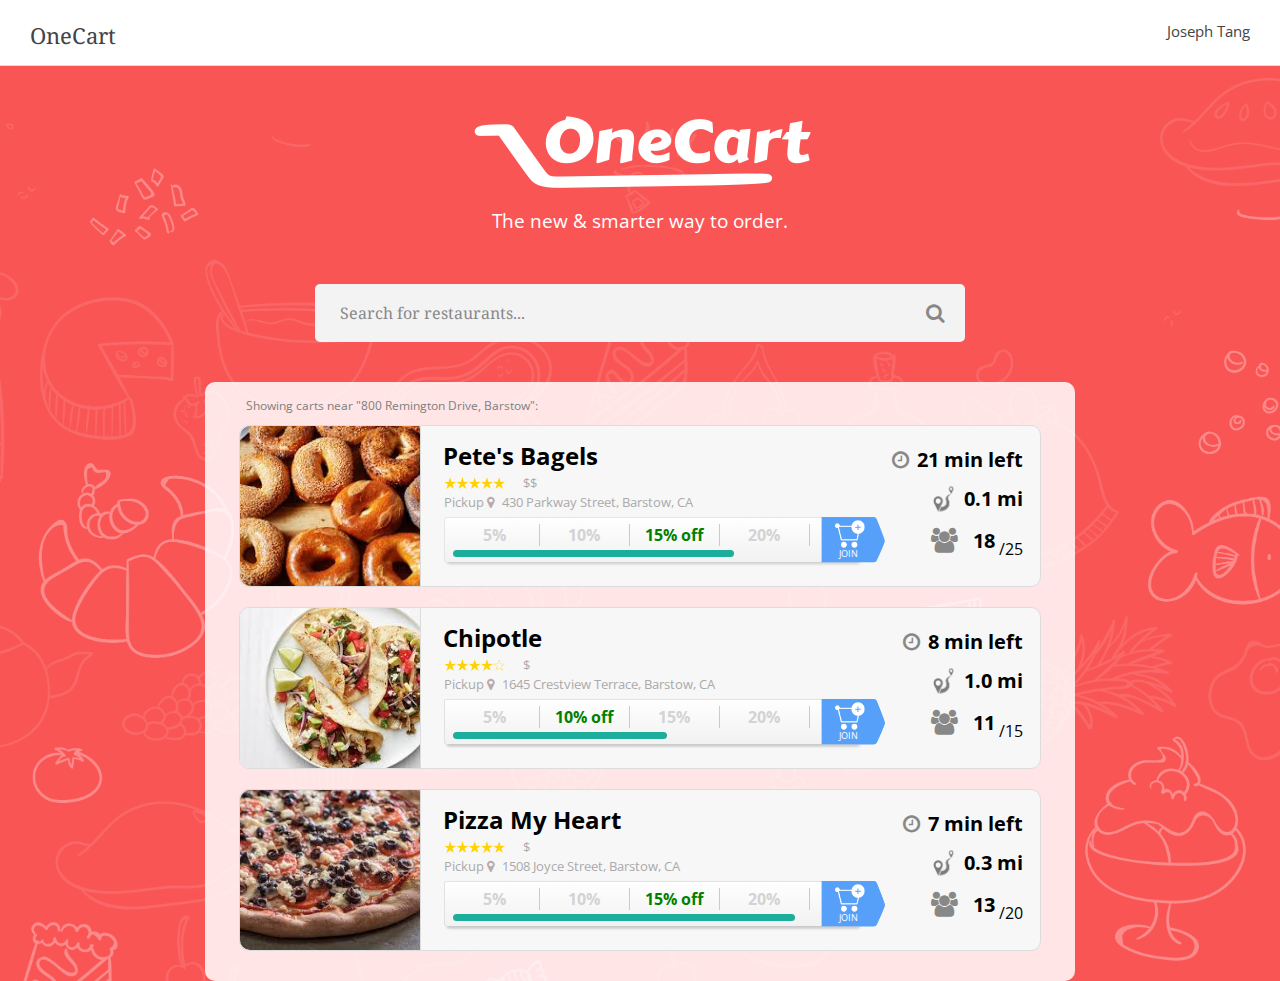
==== commit 59c76629: "Merge branch 'master' of github.com:JTLX/bankai" ====
--- a/ui/index.html
+++ b/ui/index.html
@@ -13,8 +13,8 @@
             <div class="user">Joseph Tang</div>
         </div>
         <div class="container main">
-            <div class="hero-title">OneCart</div>
-            <div class="hero-subtitle">Fast and rewarding group orders.</div>
+        	<img src="../images/app_onecart_logo(1x).png" alt="OneCart" class="logo">
+            <div class="hero-subtitle">The new &amp smarter way to order.</div>
             <div class="search-bar">Search for restaurants...
                 <i class="fa fa-search" aria-hidden="true"></i>
             </div>
--- a/ui/style.css
+++ b/ui/style.css
@@ -306,3 +306,7 @@
     left: 599px;
     position: absolute;
 }
+.logo {
+    margin-left: 37%;
+    margin-bottom: 15px;
+}
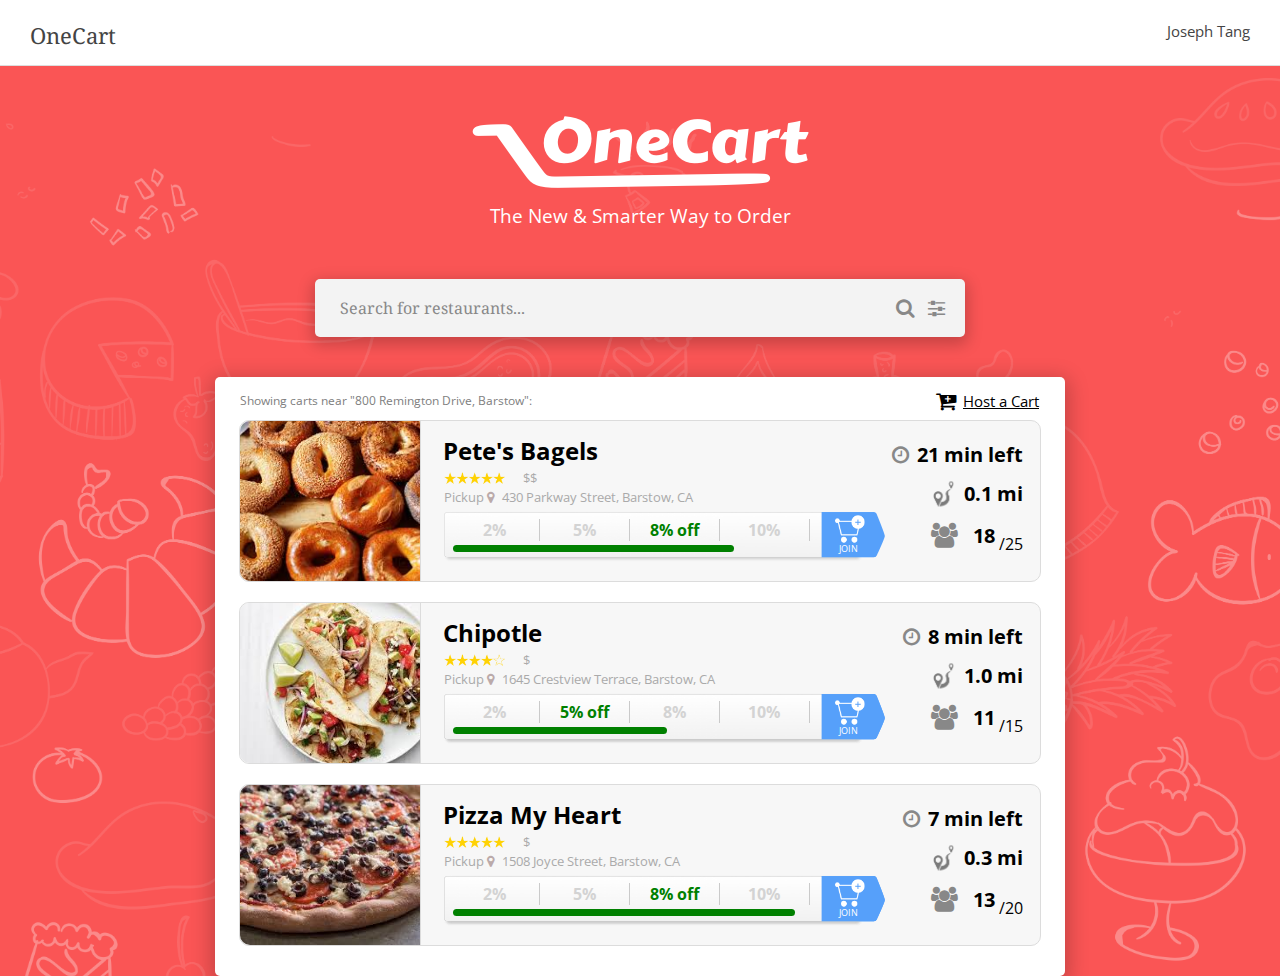
==== commit ba9374b0: "wtf did i change:" ====
--- a/ui/index.html
+++ b/ui/index.html
@@ -13,14 +13,18 @@
             <div class="user">Joseph Tang</div>
         </div>
         <div class="container main">
-        	<img src="../images/app_onecart_logo(1x).png" alt="OneCart" class="logo">
-            <div class="hero-subtitle">The new &amp smarter way to order.</div>
+            <img src="../images/app_onecart_logo(1x).png" alt="OneCart" class="logo">
+            <div class="hero-subtitle">The New &amp Smarter Way to Order</div>
             <div class="search-bar">Search for restaurants...
                 <i class="fa fa-search" aria-hidden="true"></i>
+                <i class="fa fa-sliders" aria-hidden="true"></i>
             </div>
             <!-- (div.outlet-card > (.image + .title + .price + .time + .body))*3 -->
             <div class="container outlet">
-                <div class="filter">Showing carts near "800 Remington Drive, Barstow":</div>
+                <div class="outlet-top-bar">
+                    <div class="filter">Showing carts near "800 Remington Drive, Barstow":</div>
+                    <div class="host-cart"><i class="fa fa-cart-plus" aria-hidden="true"></i>Host a Cart</div>
+                </div>
                 <div class="outlet-card">
                     <div class="image bagel"></div>
                     <div class="title">Pete's Bagels</div>
@@ -28,10 +32,10 @@
                     <div class="price subtitle">$$</div>
                     <div class="location subtitle">Pickup <i class="fa fa-map-marker" aria-hidden="true"></i>430 Parkway Street, Barstow, CA</div>
                     <div class="discount-bar">
+                        <div class="discount-text" style="color: lightgrey">2%</div>
                         <div class="discount-text" style="color: lightgrey">5%</div>
+                        <div class="discount-text" style="color: green">8% off</div>
                         <div class="discount-text" style="color: lightgrey">10%</div>
-                        <div class="discount-text" style="color: green">15% off</div>
-                        <div class="discount-text" style="color: lightgrey">20%</div>
                     </div>
                     <div class="discount-progress-1"></div>
                     <div class="cart-icon"></div>
@@ -61,10 +65,10 @@
 
                     <div class="dist-from-you"><div class="dist-from-you-icon"></div>1.0 mi</div>
                     <div class="discount-bar">
-                        <div class="discount-text" style="color: lightgrey">5%</div>
-                        <div class="discount-text" style="color: green">10% off</div>
-                        <div class="discount-text" style="color: lightgrey">15%</div>
-                        <div class="discount-text" style="color: lightgrey">20%</div>
+                        <div class="discount-text" style="color: lightgrey">2%</div>
+                        <div class="discount-text" style="color: green">5% off</div>
+                        <div class="discount-text" style="color: lightgrey">8%</div>
+                        <div class="discount-text" style="color: lightgrey">10%</div>
                     </div>
                     <div class="discount-progress-2"></div>
                     <div class="cart-icon"></div>
@@ -81,10 +85,10 @@
                     <div class="body"></div>
                     <div class="dist-from-you"><div class="dist-from-you-icon"></div>0.3 mi</div>
                     <div class="discount-bar">
+                        <div class="discount-text" style="color: lightgrey">2%</div>
                         <div class="discount-text" style="color: lightgrey">5%</div>
+                        <div class="discount-text" style="color: green">8% off</div>
                         <div class="discount-text" style="color: lightgrey">10%</div>
-                        <div class="discount-text" style="color: green">15% off</div>
-                        <div class="discount-text" style="color: lightgrey">20%</div>
                     </div>
                     <div class="party-info">
                         <div class="party-current">13</div>
--- a/ui/style.css
+++ b/ui/style.css
@@ -27,6 +27,36 @@
     font-weight: 700;
 }
 
+.host-cart {
+    position: absolute;
+    text-align: right;
+    top: 50%;
+    right: 0;
+    padding-right: 26px;
+    transform: translateY(-50%);
+    width: fit-content;
+    font-size: 15px;
+    text-decoration: underline;
+}
+
+.host-cart .fa.fa-cart-plus {
+    position: absolute;
+    top: 50%;
+    left: -27px;
+    font-size: 22px;
+    transform: translateY(-50%);
+}
+
+.outlet-top-bar {
+    width: -webkit-fill-available;
+    height: auto;
+    margin: 0 auto;
+    position: relative;
+    padding-left: 25px;
+    padding-right: 25px;
+}
+
+
 .hero-subtitle {
     color: white;
     width: 100%;
@@ -50,22 +80,24 @@
 
 
 .container.outlet {
+    box-shadow: 0px 5px 20px 5px rgba(0,0,0,0.2);
     width: 850px;
     margin: 0 auto;
-    background-color: rgba(255, 255, 255, 0.85);
+    background-color: white; 
     padding: 10px;
     padding-top: 15px;
-    border-radius: 10px;
+    border-radius: 5px;
+    padding-left: 0px;
+    padding-right: 0px;
 }
 .filter {
-    width: 788px;
-    height: auto;
-    margin: 0 auto;
-    position: relative;
     color: grey;
+    width: fit-content;
+    text-align: left;
     font-size: 12px;
 }
 .search-bar {
+    box-shadow: 0px 5px 15px 3px rgba(0,0,0,0.2);
     position: relative;
     padding: 18px 25px;
     width: 600px;
@@ -77,10 +109,17 @@
     color: #888;
 }
 
+.search-bar .fa.fa-sliders {
+    position: absolute;
+    top: 50%;
+    right: 20px;
+    transform: translateY(-50%);
+    font-size: 20px;
+}
 .search-bar .fa.fa-search {
     position: absolute;
     top: 50%;
-    right: 20px;
+    right: 50px;
     transform: translateY(-50%);
     font-size: 20px;
 }
@@ -267,7 +306,7 @@
     top: 124px;
     left: 213px;
     position: absolute;
-    background-color: #1CAE9A;
+    background-color: green;
 }
 
 .discount-progress-2 {
@@ -277,7 +316,7 @@
     top: 124px;
     left: 213px;
     position: absolute;
-    background-color: #1CAE9A;
+    background-color: green;
 }
 .discount-progress-3 {
     height: 7px;
@@ -286,7 +325,7 @@
     top: 124px;
     left: 213px;
     position: absolute;
-    background-color: #1CAE9A;
+    background-color: green;
 }
 .cart-icon {
     background-image: url(../images/icon_join_cart.png);
@@ -307,6 +346,7 @@
     position: absolute;
 }
 .logo {
-    margin-left: 37%;
+    display: block;
+    margin: auto;
     margin-bottom: 15px;
 }
